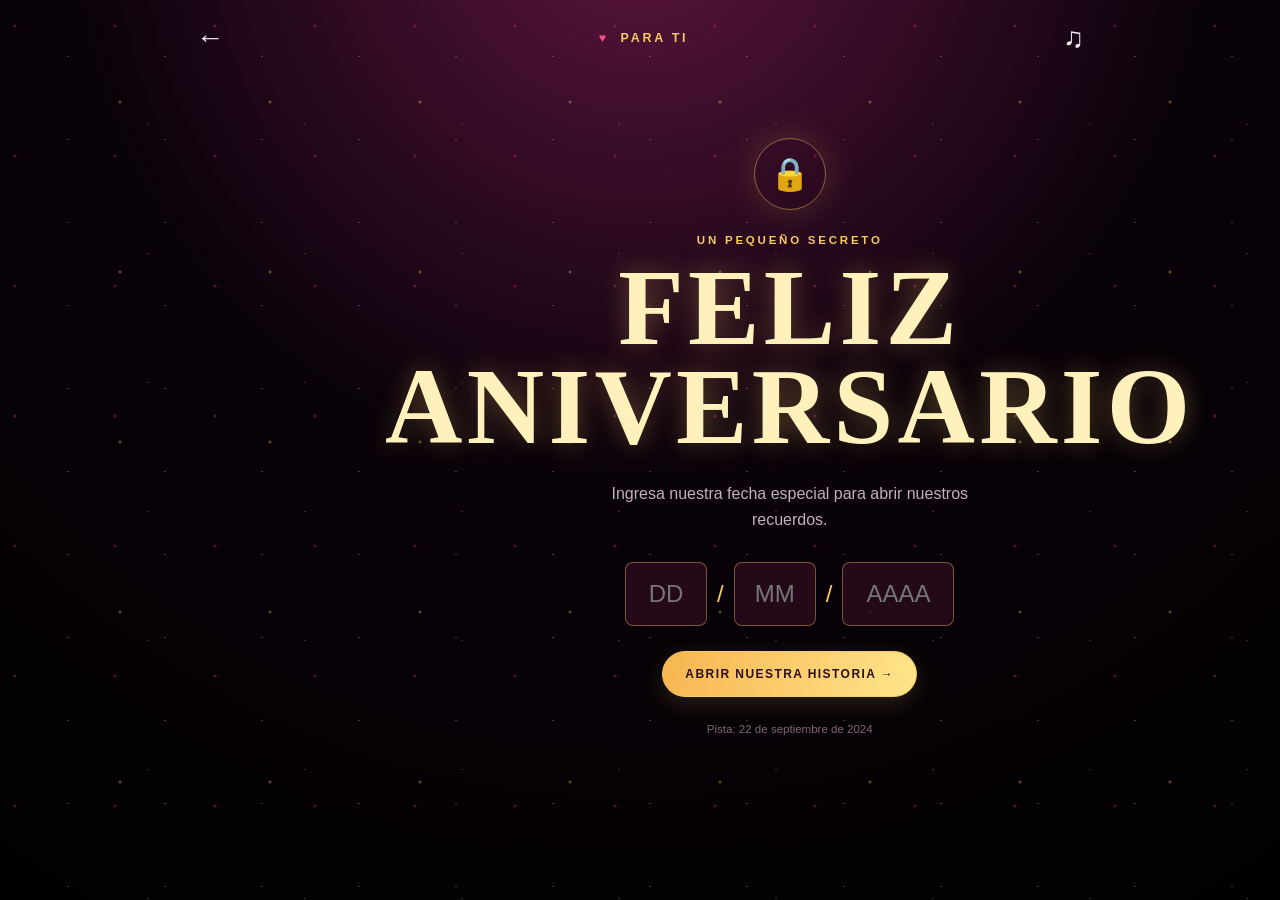
==== Para Ti.html @ 91811253 "Add files via upload" ====
<!doctype html>
<html lang="es">
<head>
  <meta charset="UTF-8">
  <meta name="viewport" content="width=device-width, initial-scale=1.0">
  <meta name="theme-color" content="#090209">
  <title>Nuestro tiempo juntos</title>
  <link href="https://cdn.jsdelivr.net/npm/bootstrap@5.3.3/dist/css/bootstrap.min.css" rel="stylesheet">
  <style>
:root { --ink:#f8edf2; --muted:#c7aebc; --night:#090209; --wine:#250b1a; --pink:#f34e87; --gold:#f5c966; --line:rgba(246,201,102,.48); }
* { box-sizing:border-box; }
html { width:100%; min-width:0; overflow-x:hidden; }
body { width:100%; max-width:100%; margin:0; min-height:100vh; overflow-x:hidden; color:var(--ink); background:radial-gradient(circle at 50% -10%,#5d153f 0,var(--night) 48%,#020102 100%); font-family:"DM Sans",Arial,sans-serif; }
body::before { content:""; position:fixed; inset:0; pointer-events:none; opacity:.34; background:radial-gradient(circle at 15% 20%,#e62c77 0 1px,transparent 2px),radial-gradient(circle at 80% 60%,#f5c966 0 1px,transparent 2px); background-size:100px 130px,150px 170px; }
.stars { position:fixed; inset:0; pointer-events:none; background-image:radial-gradient(#fff 1px,transparent 1px),radial-gradient(#f5c966 1px,transparent 1px); background-size:97px 83px,157px 129px; background-position:20px 15px,70px 60px; opacity:.22; }
.app-shell { position:relative; width:min(100%,960px); min-height:100vh; margin:0 auto; padding:0 28px 48px; }
.topbar { height:76px; display:flex; align-items:center; justify-content:space-between; }.brand { letter-spacing:.22em; font-size:.78rem; font-weight:700; color:var(--gold); }.brand-heart { color:var(--pink); margin-right:.35rem; }.icon-button { color:var(--ink); background:none; border:0; font-size:1.75rem; cursor:pointer; padding:8px; transition:transform .2s ease,color .2s ease; }.icon-button:hover { color:var(--gold); transform:scale(1.12); }
.screen { display:none; min-height:calc(100vh - 124px); place-items:center; align-content:center; text-align:center; animation:reveal .7s ease both; }.screen.is-active { display:grid; }.unlock-screen { max-width:510px; margin:0 auto; }.lock-mark { display:grid; place-items:center; width:72px; height:72px; margin:0 auto 22px; border:1px solid var(--line); border-radius:50%; color:var(--gold); font-size:2rem; box-shadow:0 0 35px rgba(245,201,102,.18); }.eyebrow { margin:0 0 10px; color:var(--gold); font-size:.72rem; font-weight:700; letter-spacing:.24em; text-transform:uppercase; }
h1,h2 { margin:0; font-family:Georgia,"Times New Roman",serif; font-weight:600; line-height:.92; text-transform:uppercase; letter-spacing:.04em; } h1 { font-size:clamp(3.4rem,10vw,6.7rem); color:#fff1bb; text-shadow:0 0 26px rgba(245,201,102,.32); } h2 { font-size:clamp(3rem,8vw,6rem); color:#ffe9a0; text-shadow:0 0 24px rgba(245,201,102,.25); }
.screen-copy { max-width:360px; margin:24px auto 28px; color:var(--muted); line-height:1.65; }.date-inputs { display:flex; align-items:center; justify-content:center; gap:10px; margin-bottom:25px; color:var(--gold); font-size:1.5rem; }.date-inputs input { width:82px; padding:13px 8px; border:1px solid rgba(245,201,102,.4); border-radius:8px; outline:none; color:var(--ink); background:rgba(47,13,31,.75); font:inherit; text-align:center; }.date-inputs input:last-child { width:112px; }.date-inputs input:focus { border-color:var(--gold); box-shadow:0 0 18px rgba(245,201,102,.18); } button { font-family:inherit; }
.gold-button,.outline-button { padding:13px 22px; border-radius:999px; cursor:pointer; font-size:.75rem; font-weight:700; letter-spacing:.12em; text-transform:uppercase; transition:transform .2s ease,box-shadow .2s ease,background .2s ease; }.gold-button { border:1px solid var(--gold); color:#2c1020; background:linear-gradient(110deg,#f7b54f,#ffe58b); box-shadow:0 7px 24px rgba(245,201,102,.16); }.outline-button { border:1px solid var(--pink); color:var(--ink); background:rgba(25,6,18,.48); }.gold-button:hover,.outline-button:hover { transform:translateY(-3px); box-shadow:0 10px 25px rgba(245,201,102,.22); }.hint { color:#846676; font-size:.72rem; margin-top:24px; }.error-message { min-height:20px; color:#ff789f; font-size:.8rem; }
.home-screen { align-content:center; }.date-label { margin:18px 0 30px; color:var(--muted); }.counter-grid { display:grid; grid-template-columns:repeat(6,1fr); gap:10px; width:min(100%,760px); }.counter { padding:17px 8px 14px; border:1px solid rgba(245,201,102,.52); border-radius:9px; background:linear-gradient(150deg,rgba(62,13,36,.8),rgba(20,4,15,.72)); box-shadow:inset 0 0 18px rgba(245,201,102,.05); }.counter strong { display:block; color:#fff3bf; font:600 clamp(2rem,5vw,3.1rem) Georgia,"Times New Roman",serif; }.counter span { color:var(--gold); font-size:.58rem; font-weight:700; letter-spacing:.16em; }.home-actions { display:flex; justify-content:center; gap:14px; margin-top:33px; }.floating-hearts { position:absolute; inset:30% 0 auto; pointer-events:none; }.floating-hearts span { position:absolute; color:var(--pink); opacity:.16; font-size:2.8rem; animation:float 5s ease-in-out infinite; }.floating-hearts span:nth-child(1){left:6%;}.floating-hearts span:nth-child(2){right:8%;animation-delay:1.2s}.floating-hearts span:nth-child(3){left:48%;top:180px;animation-delay:2s}
.memories-screen,.letter-screen { align-content:start; padding-top:7vh; }.memory-book { display:grid; grid-template-columns:repeat(3,minmax(0,1fr)); gap:18px; width:min(100%,760px); margin:38px 0 28px; }.memory-card { min-height:210px; display:flex; flex-direction:column; justify-content:flex-end; align-items:flex-start; padding:22px; border:1px solid rgba(245,201,102,.55); border-radius:10px; text-align:left; background:linear-gradient(160deg,rgba(121,26,69,.74),rgba(16,4,13,.95)); box-shadow:0 14px 34px rgba(0,0,0,.25); transition:transform .25s ease; }.memory-card:hover { transform:translateY(-8px) rotate(-1deg); }.memory-card:nth-child(2) { background:linear-gradient(160deg,rgba(103,31,73,.78),rgba(33,9,35,.94)); transform:translateY(14px); }.memory-card:nth-child(2):hover { transform:translateY(6px) rotate(1deg); }.memory-icon { color:var(--gold); font-size:2.3rem; }.memory-card p { margin:13px 0 0; color:#f6dce8; font-family:Georgia,"Times New Roman",serif; font-size:1.45rem; line-height:1.05; }
.letter-paper { width:min(100%,700px); margin:33px 0 26px; padding:clamp(28px,6vw,55px); border:1px solid var(--line); border-radius:8px; color:#f3dce7; background:linear-gradient(140deg,rgba(55,11,35,.9),rgba(19,4,15,.92)); text-align:left; line-height:1.8; box-shadow:0 0 36px rgba(245,201,102,.1); }.letter-paper p { margin:0 0 22px; }.letter-paper .signature { margin:32px 0 0; color:var(--gold); }.signature strong { font-family:Georgia,"Times New Roman",serif; font-size:1.5rem; }.signature span { color:var(--pink); }.toast { position:fixed; left:50%; bottom:24px; z-index:5; padding:11px 17px; border:1px solid var(--line); border-radius:99px; background:#250b1a; color:var(--ink); font-size:.8rem; transform:translate(-50%,150%); transition:transform .3s ease; }.toast.show { transform:translate(-50%,0); }
@keyframes reveal { from { opacity:0; transform:translateY(15px); } to { opacity:1; transform:translateY(0); } } @keyframes float { 50% { transform:translateY(-18px) rotate(8deg); } }
@media (max-width:650px) { .app-shell { padding:0 14px 35px; }.topbar { height:66px; }.counter-grid { grid-template-columns:repeat(3,1fr); }.memory-book { grid-template-columns:1fr; max-width:330px; }.memory-card { min-height:150px; }.memory-card:nth-child(2) { transform:none; }.home-actions { flex-direction:column; align-items:center; }.home-actions button { width:min(100%,270px); }.screen { min-height:calc(100vh - 100px); width:100%; }.date-inputs { gap:5px; width:100%; }.date-inputs input { width:min(22vw,70px); padding:11px 4px; }.date-inputs input:last-child { width:min(29vw,94px); }.gold-button,.outline-button { max-width:100%; } }
@media (prefers-reduced-motion:reduce) { *,*::before,*::after { animation-duration:.01ms!important; transition-duration:.01ms!important; } }
@media (max-width:380px) { h1 { font-size:clamp(2.8rem,15vw,4.1rem); } h2 { font-size:clamp(2.45rem,13vw,3.8rem); } .app-shell { padding-left:10px; padding-right:10px; } .topbar { height:58px; } .brand { font-size:.65rem; } .counter-grid { gap:6px; } .counter { padding-left:3px; padding-right:3px; } .counter span { font-size:.48rem; letter-spacing:.08em; } }
  </style>
</head>
<body>
  <div class="stars" aria-hidden="true"></div>
  <main class="app-shell">
    <header class="topbar"><button class="icon-button" id="backButton" type="button" aria-label="Volver">&#8592;</button><div class="brand"><span class="brand-heart">&#9829;</span> PARA TI</div><button class="icon-button" id="musicButton" type="button" aria-label="Activar musica">&#9835;</button></header>
    <section class="screen unlock-screen is-active" id="unlockScreen" aria-labelledby="unlockTitle"><div class="lock-mark" aria-hidden="true">&#128274;</div><p class="eyebrow">Un pequeño secreto</p><h1 id="unlockTitle">Feliz aniversario</h1><p class="screen-copy">Ingresa nuestra fecha especial para abrir nuestros recuerdos.</p><div class="date-inputs" aria-label="Fecha de aniversario"><input id="dayInput" inputmode="numeric" maxlength="2" placeholder="DD" aria-label="Dia"><span>/</span><input id="monthInput" inputmode="numeric" maxlength="2" placeholder="MM" aria-label="Mes"><span>/</span><input id="yearInput" inputmode="numeric" maxlength="4" placeholder="AAAA" aria-label="Año"></div><button class="gold-button" id="unlockButton" type="button">Abrir nuestra historia <span>&#8594;</span></button><p class="hint">Pista: 22 de septiembre de 2024</p><p class="error-message" id="errorMessage" role="alert"></p></section>
    <section class="screen home-screen" id="homeScreen" aria-labelledby="homeTitle"><p class="eyebrow">Desde que dijimos sí</p><h2 id="homeTitle">Nuestro tiempo juntos</h2><p class="date-label">Cada segundo contigo cuenta.</p><div class="counter-grid" id="counterGrid"><div class="counter"><strong id="years">0</strong><span>AÑOS</span></div><div class="counter"><strong id="months">0</strong><span>MESES</span></div><div class="counter"><strong id="days">0</strong><span>DÍAS</span></div><div class="counter"><strong id="hours">0</strong><span>HORAS</span></div><div class="counter"><strong id="minutes">0</strong><span>MIN</span></div><div class="counter"><strong id="seconds">0</strong><span>SEG</span></div></div><div class="home-actions"><button class="outline-button" id="memoriesButton" type="button">Ver recuerdos</button><button class="gold-button" id="letterButton" type="button">Leer carta <span>&#9829;</span></button></div><div class="floating-hearts" aria-hidden="true"><span>&#9829;</span><span>&#9829;</span><span>&#9829;</span></div></section>
    <section class="screen memories-screen" id="memoriesScreen" aria-labelledby="memoriesTitle"><p class="eyebrow">Pequeños instantes</p><h2 id="memoriesTitle">Recuerdos</h2><div class="memory-book"><article class="memory-card memory-one"><span class="memory-icon">&#9829;</span><p>El comienzo de nuestra historia</p></article><article class="memory-card memory-two"><span class="memory-icon">&#10024;</span><p>Las risas que guardo para siempre</p></article><article class="memory-card memory-three"><span class="memory-icon">&#127775;</span><p>Cada aventura a tu lado</p></article></div><button class="outline-button" data-back type="button">Volver al contador</button></section>
    <section class="screen letter-screen" id="letterScreen" aria-labelledby="letterTitle"><p class="eyebrow">Para el amor de mi vida</p><h2 id="letterTitle">Una carta para ti</h2><article class="letter-paper"><p>Amor de mi vida,</p><p>Gracias por haber llegado a mi vida y darle felicidad. Eres mi personita favorita, gracias por todo.</p><p>Quiero que sepas que volvería a elegirte en cada vida y en cada versión de nuestra historia. Eres mi todo.</p><p class="signature">Con todo mi amor,<br><strong>Siempre nosotros</strong> <span>&#9829;</span></p></article><button class="outline-button" data-back type="button">Volver</button></section>
  </main>
  <div class="toast" id="toast" role="status"></div>
  <script>
const screens={unlock:document.getElementById('unlockScreen'),home:document.getElementById('homeScreen'),memories:document.getElementById('memoriesScreen'),letter:document.getElementById('letterScreen')};
const startDate=new Date(2024,8,22);let currentScreen='unlock',musicOn=false,audioContext,musicTimer,musicGain;
const melody=[[261.63,0],[329.63,.45],[392,.9],[329.63,1.35],[293.66,1.8],[349.23,2.25],[440,2.7],[349.23,3.15],[261.63,3.6],[329.63,4.05],[392,4.5],[523.25,4.95],[440,5.4],[392,5.85],[329.63,6.3],[261.63,6.75]];
function showScreen(name){Object.entries(screens).forEach(([key,screen])=>screen.classList.toggle('is-active',key===name));currentScreen=name;window.scrollTo({top:0,behavior:'smooth'});}
function updateCounter(){const now=new Date();let years=now.getFullYear()-startDate.getFullYear(),months=now.getMonth()-startDate.getMonth(),days=now.getDate()-startDate.getDate();if(days<0){months-=1;const previousMonth=new Date(now.getFullYear(),now.getMonth(),0).getDate();days+=previousMonth;}if(months<0){years-=1;months+=12;}const elapsed=now-new Date(now.getFullYear(),now.getMonth(),now.getDate());document.getElementById('years').textContent=years;document.getElementById('months').textContent=months;document.getElementById('days').textContent=days;document.getElementById('hours').textContent=Math.floor(elapsed/3600000);document.getElementById('minutes').textContent=Math.floor(elapsed/60000)%60;document.getElementById('seconds').textContent=Math.floor(elapsed/1000)%60;}
function unlock(){const day=Number(document.getElementById('dayInput').value),month=Number(document.getElementById('monthInput').value),year=Number(document.getElementById('yearInput').value),error=document.getElementById('errorMessage');if(day===22&&month===9&&year===2024){error.textContent='';updateCounter();showScreen('home');}else error.textContent='Esa no es la fecha secreta. Prueba con 22 / 09 / 2024';}
function playNote(frequency,delay){const oscillator=audioContext.createOscillator(),noteGain=audioContext.createGain(),start=audioContext.currentTime+delay;oscillator.type='sine';oscillator.frequency.value=frequency;noteGain.gain.setValueAtTime(.001,start);noteGain.gain.exponentialRampToValueAtTime(.075,start+.08);noteGain.gain.exponentialRampToValueAtTime(.001,start+1.1);oscillator.connect(noteGain).connect(musicGain);oscillator.start(start);oscillator.stop(start+1.15);}
function startMusic(){audioContext=audioContext||new AudioContext();musicGain=audioContext.createGain();musicGain.gain.value=.45;musicGain.connect(audioContext.destination);if(audioContext.state==='suspended')audioContext.resume();const loop=()=>melody.forEach(([frequency,delay])=>playNote(frequency,delay));loop();musicTimer=window.setInterval(loop,7200);}
function stopMusic(){window.clearInterval(musicTimer);if(musicGain)musicGain.gain.exponentialRampToValueAtTime(.001,audioContext.currentTime+.25);}
document.getElementById('unlockButton').addEventListener('click',unlock);document.getElementById('dayInput').addEventListener('keydown',event=>{if(event.key==='Enter')unlock();});document.getElementById('memoriesButton').addEventListener('click',()=>showScreen('memories'));document.getElementById('letterButton').addEventListener('click',()=>showScreen('letter'));document.querySelectorAll('[data-back]').forEach(button=>button.addEventListener('click',()=>showScreen('home')));document.getElementById('backButton').addEventListener('click',()=>showScreen(currentScreen==='unlock'?'unlock':'home'));document.getElementById('musicButton').addEventListener('click',()=>{musicOn=!musicOn;if(musicOn)startMusic();else stopMusic();document.getElementById('musicButton').textContent=musicOn?'\u23f8':'\u266b';showToast(musicOn?'Nuestra canción está sonando':'Música pausada');});
function showToast(message){const toast=document.getElementById('toast');toast.textContent=message;toast.classList.add('show');window.clearTimeout(showToast.timeout);showToast.timeout=window.setTimeout(()=>toast.classList.remove('show'),2300);}updateCounter();window.setInterval(updateCounter,1000);
  </script>
</body>
</html>
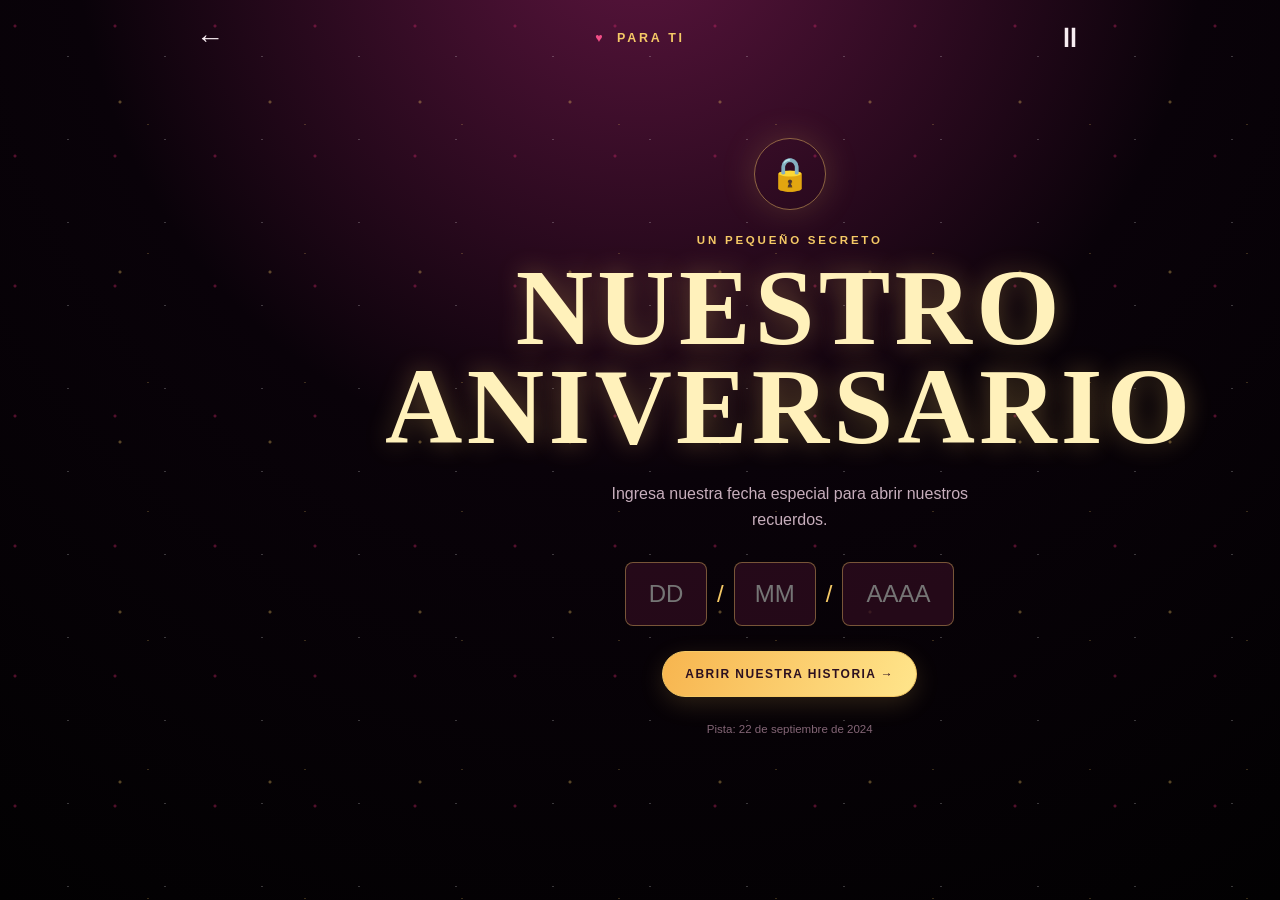
==== commit 366a10ae: "Add files via upload" ====
--- a/Para Ti.html
+++ b/Para Ti.html
@@ -51,5 +51,18 @@
 document.getElementById('unlockButton').addEventListener('click',unlock);document.getElementById('dayInput').addEventListener('keydown',event=>{if(event.key==='Enter')unlock();});document.getElementById('memoriesButton').addEventListener('click',()=>showScreen('memories'));document.getElementById('letterButton').addEventListener('click',()=>showScreen('letter'));document.querySelectorAll('[data-back]').forEach(button=>button.addEventListener('click',()=>showScreen('home')));document.getElementById('backButton').addEventListener('click',()=>showScreen(currentScreen==='unlock'?'unlock':'home'));document.getElementById('musicButton').addEventListener('click',()=>{musicOn=!musicOn;if(musicOn)startMusic();else stopMusic();document.getElementById('musicButton').textContent=musicOn?'\u23f8':'\u266b';showToast(musicOn?'Nuestra canción está sonando':'Música pausada');});
 function showToast(message){const toast=document.getElementById('toast');toast.textContent=message;toast.classList.add('show');window.clearTimeout(showToast.timeout);showToast.timeout=window.setTimeout(()=>toast.classList.remove('show'),2300);}updateCounter();window.setInterval(updateCounter,1000);
   </script>
+  <script>
+    document.getElementById('unlockTitle').textContent = 'Nuestro aniversario';
+    function tryStartMusicOnLoad() {
+      if (musicOn) return;
+      try {
+        startMusic();
+        musicOn = true;
+        document.getElementById('musicButton').textContent = '\u23f8';
+      } catch (error) {}
+    }
+    window.addEventListener('pointerdown', tryStartMusicOnLoad, { once: true });
+    tryStartMusicOnLoad();
+  </script>
 </body>
 </html>
